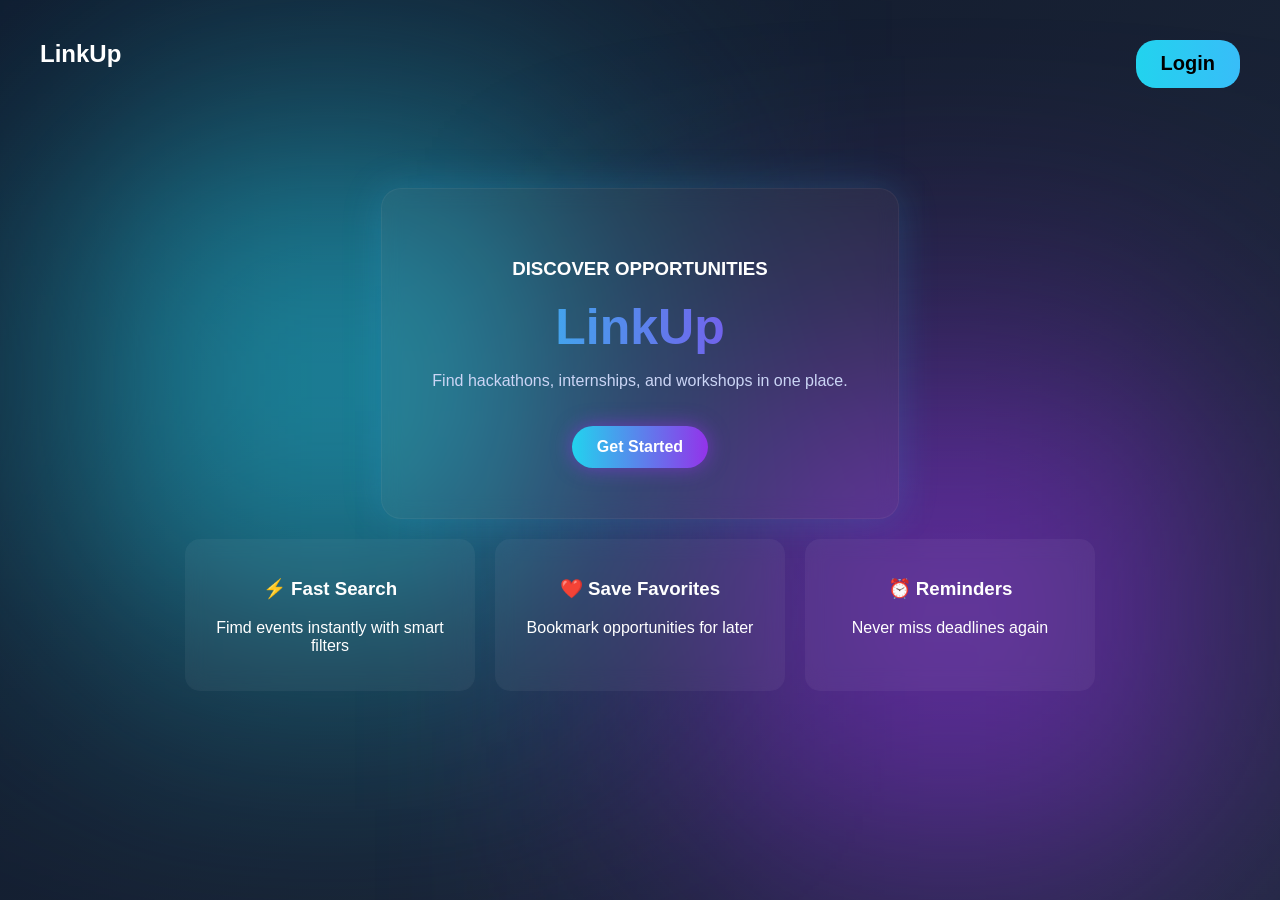
==== index.html @ 58713093 "intro page added" ====
<!DOCTYPE html>
<html lang="en">
<head>
    <meta charset="UTF-8">
    <meta name="viewport" content="width=device-width, initial-scale=1.0">
    <title>LinkUp</title>
    <link rel="stylesheet" href="css/style.css">
</head>
<body>
    <header class="navbar">
        <h2>LinkUp</h2>
        <a href="login.html" class="login-btn">Login</a>
    </header>

    <section class="intro">
        <div class="introDiv">
            <h3>DISCOVER OPPORTUNITIES</h3>
            <h1>LinkUp</h1>
            <p>Find hackathons, internships, and workshops in one place.</p>
            <a href="signup.html" class="signup-btn">Get Started</a>
        </div>
    </section>

    <section class="features">
        <div class="feature-card">
            <h3>⚡️ Fast Search</h3>
            <p>Fimd events instantly with smart filters</p>
        </div>
        <div class="feature-card">
            <h3>❤️ Save Favorites</h3>
            <p>Bookmark opportunities for later</p>
        </div>
        <div class="feature-card">
            <h3>⏰ Reminders</h3>
            <p>Never miss deadlines again</p>
        </div>
    </section>
</body>
</html>
---- css/style.css ----
body{
    margin:0;
    font-family: Arial, Helvetica, sans-serif;
    color: white;
    background: linear-gradient(135deg, #0f172a, #1e293b);
    min-height: 100vh;
}

body::before{
    content: "";
    position: absolute;
    width: 400px;
    height: 400px;
    background: #22d3ee;
    filter: blur(150px);
    top: 20%;
    left: 10%;
    z-index: -1;
}

body::after{
    content: "";
    position: absolute;
    width: 400px;
    height: 400px;
    background: #9333ea;
    filter: blur(150px);
    bottom: 10%;
    right: 10%;
    z-index: -1;

}

.navbar{
    display: flex;
    justify-content: space-between;
    padding: 20px 40px;
}

.login-btn{
    margin-top: 20px;
    background: linear-gradient(90deg, #22d3ee,#38bdf8);
    padding: 12px 25px;
    border-radius: 20px;
    text-decoration: none;
    color: black;
    font-weight: bold;
    font-size: 20px;
}

.intro{
    display: flex;
    justify-content: center;
    align-items: center;
    padding: 80px 20px 40px;
    /* height: 80vh; */
}

.introDiv{
    background: rgba(255,255,255,0.05);
    padding:50px;
    border-radius: 20px;
    text-align: center;
    backdrop-filter: blur(10px);
    box-shadow: 0 0 40px rgba(56,189,248,0.2);
    border: 1px solid rgba(255,255,255,0.05);
}

.introDiv h1{
    background: linear-gradient(90deg, #22d3ee, #9333ea);
    -webkit-background-clip: text;
    color: transparent;
    font-size: 50px;
    margin: 10px 0;
}

.introDiv p{
    color: #cbd5f5;
}

.signup-btn{
    display: inline-block;
    margin-top: 20px;
    background: linear-gradient(90deg, #22d3ee,#9333ea);
    padding: 12px 25px;
    border-radius: 25px;
    text-decoration: none;
    color: white;
    box-shadow: 0 0 20px rgba(147,51,234,0.6);
    font-weight: bold;
}

.features{
    display: flex;
    justify-content: center;
    gap: 20px;
    margin-top: -20px;
    flex-wrap: wrap;
}

.feature-card{
    background: rgba(255,255,255,0.05);
    padding: 20px;
    border-radius: 15px;
    width: 250px;
    text-align: center;
    backdrop-filter: blur(10px);
}

.feature-card:hover{
    transform: translateY(-5px);
    transition: 0.3s;
}
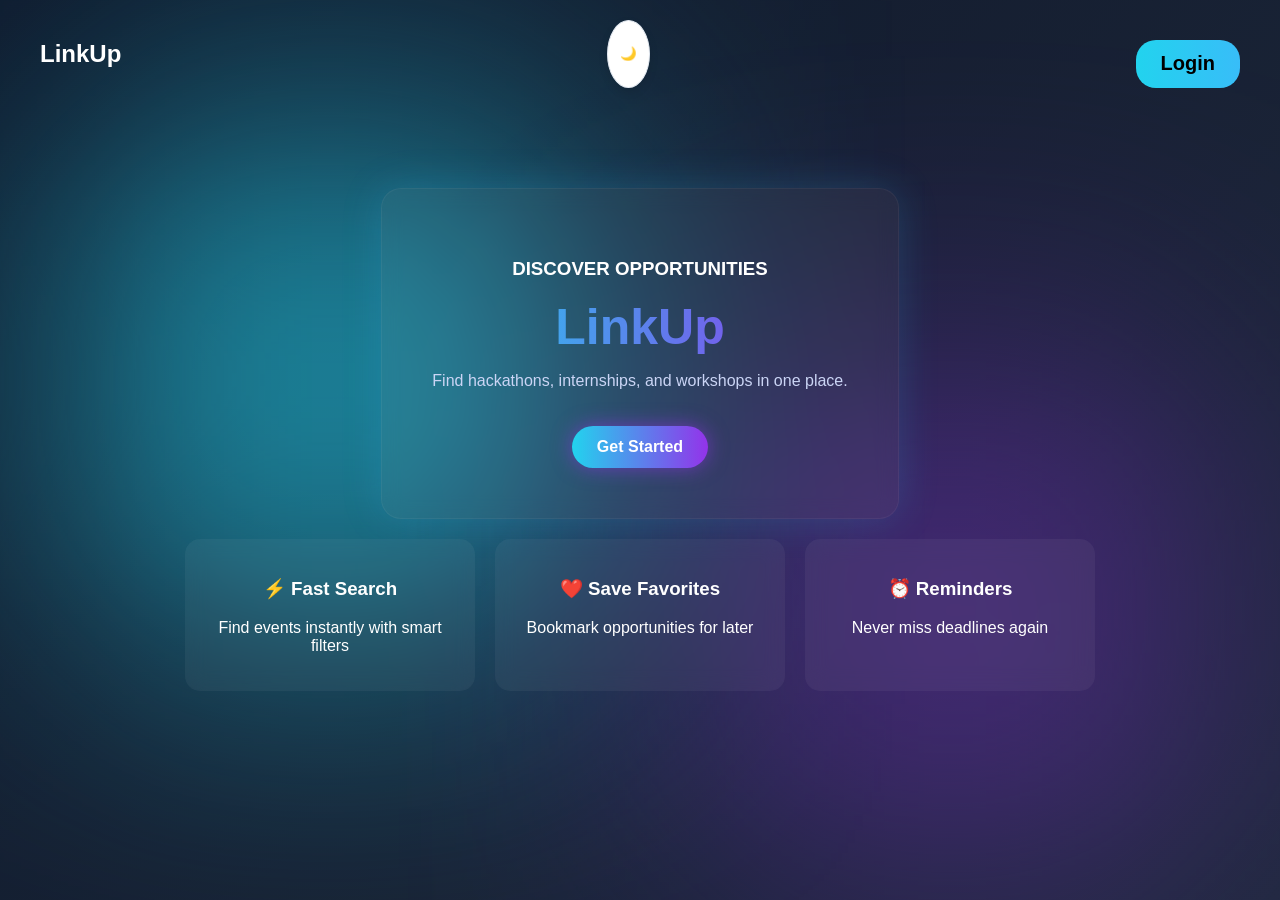
==== commit 801a03b3: "api fetched" ====
--- a/index.html
+++ b/index.html
@@ -9,6 +9,7 @@
 <body>
     <header class="navbar">
         <h2>LinkUp</h2>
+        <button id="toggleTheme">🌙</button>
         <a href="login.html" class="login-btn">Login</a>
     </header>
 
@@ -24,7 +25,7 @@
     <section class="features">
         <div class="feature-card">
             <h3>⚡️ Fast Search</h3>
-            <p>Fimd events instantly with smart filters</p>
+            <p>Find events instantly with smart filters</p>
         </div>
         <div class="feature-card">
             <h3>❤️ Save Favorites</h3>
@@ -35,5 +36,19 @@
             <p>Never miss deadlines again</p>
         </div>
     </section>
+    <script>
+        const savedTheme = localStorage.getItem("theme");
+        if(savedTheme === "true"){
+            document.body.classList.add("light-mode")
+        }
+        const toggleBtn = document.getElementById("toggleTheme");
+        if(toggleBtn){
+            toggleBtn.addEventListener("click",()=>{
+                document.body.classList.toggle("light-mode");
+                const isLight = document.body.classList.contains("light-mode");
+                localStorage.setItem("theme", isLight)
+            })
+        }
+    </script>
 </body>
 </html>
--- a/css/style.css
+++ b/css/style.css
@@ -25,6 +25,7 @@
     height: 400px;
     background: #9333ea;
     filter: blur(150px);
+    opacity: 0.6;
     bottom: 10%;
     right: 10%;
     z-index: -1;
@@ -88,6 +89,18 @@
     color: white;
     box-shadow: 0 0 20px rgba(147,51,234,0.6);
     font-weight: bold;
+    /* width: 100%; */
+    border: none;
+    cursor: pointer;
+}
+
+.signup-btn:hover{
+    transform: scale(1.05);
+    transition: 0.3s;
+}
+
+.signup-btn:active{
+    transform: scale(0.95);
 }
 
 .features{
@@ -111,3 +124,266 @@
     transform: translateY(-5px);
     transition: 0.3s;
 }
+
+/* login and signup css */
+.welcome-container{
+    display: flex;
+    justify-content: center;
+    align-items: center;
+    height: 100vh;
+}
+
+.welcome-card{
+    background: rgba(255,255,255,0.05);
+    padding: 40px;
+    border: 1px solid rgba(255, 255, 255, 0.1);
+    border-radius: 20px;
+    width: 300px;
+    text-align: center;
+    backdrop-filter: blur(10px);
+    box-shadow: 0 0 30px rgba(56,189,248,0.2);
+}
+
+.welcome-card input{
+    width: 100%;
+    padding: 12px;
+    margin: 10px 0;
+    border-radius: 10px;
+    border: none;
+    outline: none;
+    background: rgba(255, 255, 255, 0.1);
+    color: white;
+}
+
+.signup{
+    margin-top: 15px;
+    font-size: 14px;
+}
+
+.signup-link{
+    text-decoration: none;
+    color: #22d3ee;
+    font-weight: bold;
+    
+}
+
+.signup-link:hover{
+    color: #22d3ee;
+    text-decoration: underline;
+}
+
+.login{
+    margin-top: 15px;
+    font-size: 14px;
+}
+
+.login-link{
+    text-decoration: none;
+    color: #22d3ee;
+    font-weight: bold;
+    
+}
+
+.login-link:hover{
+    color: #22d3ee;
+    text-decoration: underline;
+}
+
+.welcome-card input:focus{
+    box-shadow: 0 0 10px rgba(34,211,238,0.6);
+}
+
+
+/* dashboard css */
+.nav-right{
+    display: flex;
+    align-items: center;
+    gap: 15px;
+}
+
+.search-box{
+    /* background: rgba(255, 255, 255, 0.6); */
+    margin-top: 40px;
+    display: flex;
+    gap: 10px;
+    padding:15px 20px;
+    border-radius: 30px;
+    justify-content: center;
+    backdrop-filter: blur(10px);
+}
+
+.search-box input{
+    width: 260px;
+    padding: 10px 12px;
+    border-radius: 25px;
+    font-size: 14px;
+    border: 1px solid #e2e8f0;
+    background: white;
+    box-shadow: 0 4px 10px rgba(0,0,0,0.05);
+    outline: none;
+}
+
+.search-box input:focus{
+    border-color: #6366f1;
+    box-shadow: 0 0 0 3px rgba(99,102,241,0.2);
+}
+
+.search-box button{
+    background: linear-gradient(90deg, #6366f1, #8b5cf6);
+    color: white;
+    padding: 10px 18px;
+    border-radius: 20px;
+    font-size: 14px;
+    border: none;
+    cursor: pointer;
+}
+
+.filters{
+    margin-bottom: 20px;
+    display: flex;
+    justify-content: center;
+    gap: 10px;
+}
+
+.filters select{
+    padding: 8px 14px;
+    border-radius: 20px;
+    border:1px solid #e2e8f0;
+    background: white;
+    font-size: 13px;
+    cursor: pointer;
+    box-shadow: 0 2px 5px rgba(0, 0, 0, 0.05);
+}
+
+#toggleTheme{
+    background: white;
+    border: 1px solid #e2e8f0;
+    color: black;
+    padding: 8px 12px;
+    border-radius: 50%;
+    cursor: pointer;
+    box-shadow: 0 4px 10px rgba(0,0,0,0.1);
+}
+
+.light-mode{
+    background: linear-gradient(135deg,#f8fafc,#e2e8f0);
+    color: #0f172a;
+}
+
+.light-mode::before{
+    content: "";
+    position: absolute;
+    width: 300px;
+    height: 300px;
+    background: #c7d2fe;
+    filter: blur(120px);
+    top: 20%;
+    left: 10%;
+    z-index: -1;
+}
+
+.light-mode::after{
+    content: "";
+    position: absolute;
+    width: 300px;
+    height: 300px;
+    background: #fbcfe8;
+    filter: blur(120px);
+    bottom: 10%;
+    right: 10%;
+    z-index: -1;
+}
+
+.light-mode .card{
+    background: white;
+    color: black;
+    border: 1px solid #ddd;
+    box-shadow: 0 8px 20px rgba(0,0,0,0.08);
+}
+
+.light-mode .card p{
+    color: #555;
+    /* border: 1px solid #ccc; */
+} 
+
+.light-mode .welcome-card{
+    background: rgba(255, 255, 255, 0.8);
+    backdrop-filter: blur(15px);
+    border: 1px solid #e2e8f0;
+}
+
+.light-mode .welcome-card input{
+    background: white;
+    border: 1px solid #e2e8f0;
+    color: black;
+}
+
+.light-mode .welcome-card input:focus{
+    border-color: #6366f1;
+    box-shadow: 0 0 0 3px rgba(99,102,241,0.2);
+}
+
+.light-mode .signup-btn{
+    background: linear-gradient(90deg,#6366f1,#8b5cf6);
+    color: white;
+    box-shadow: 0 6x 15x rgba(0,0,0,0.15)
+}
+.light-mode .introDiv,
+.light-mode .feature-card{
+    background: rgba(0, 0, 0, 0.05);
+    color: black;
+}
+
+.light-mode input{
+    color: black;
+}
+
+.light-mode .signup-btn{
+    background: linear-gradient(90deg,#6366f1,#8b5cf6);
+    color: white;
+    box-shadow: 0 4px 10px rgba(0,0,0,0.1);
+}
+
+.card{
+    background: rgba(255,255,255,0.05);
+    padding: 20px;
+    border-radius: 15px;
+    backdrop-filter: blur(10px);
+    transition: 0.3s;
+    border: 1px solid rgba(255, 255, 255, 0.1);
+    box-shadow: 0 10px 25px rgba(0,0,0,0.3);
+}
+
+.card:hover{
+    transform: translateY(-5px);
+    box-shadow: 0 15px 30px rgba(0, 0, 0, 0.15);
+}
+
+.card h3{
+    margin-bottom: 10px;
+}
+
+.card p{
+    color: #cbd5f5;
+}
+
+.card a{
+    display: inline-block;
+    margin-top: 10px;
+    color: #22d3ee;
+    text-decoration: none;
+    font-weight: bold;
+}
+
+#results{
+    display: grid;
+    grid-template-columns: repeat(auto-fill,minmax(280px,1fr));
+    gap: 20px;
+    padding: 30px;
+}
+
+.top-bar{
+    display: flex;
+    justify-content: flex-end;
+    padding: 20px;
+}
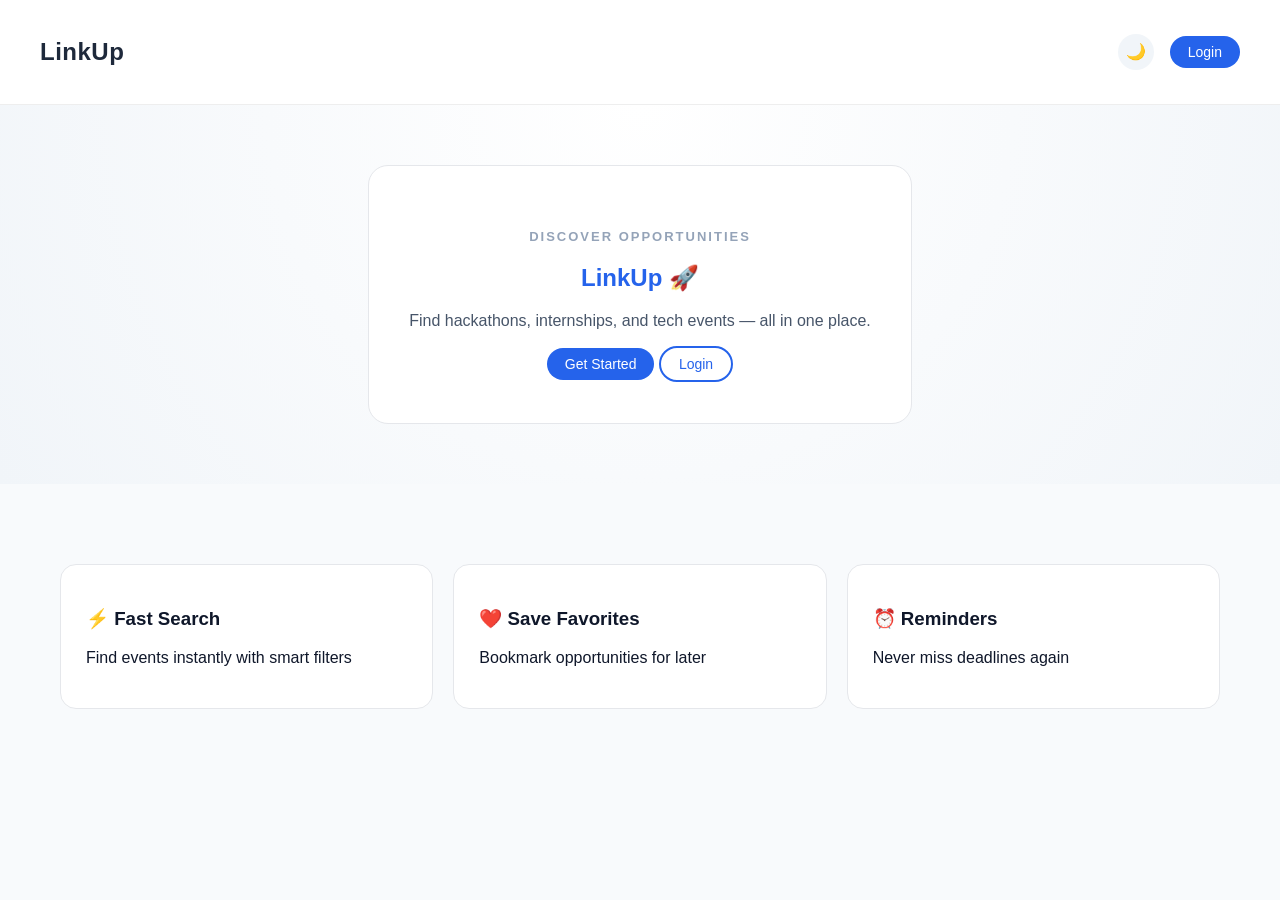
==== commit f424950c: "finalized" ====
--- a/index.html
+++ b/index.html
@@ -8,20 +8,24 @@
 </head>
 <body>
     <header class="navbar">
-        <h2>LinkUp</h2>
-        <button id="toggleTheme">🌙</button>
-        <a href="login.html" class="login-btn">Login</a>
+        <h2 class="logo">LinkUp</h2>
+        <div class="nav-right">
+            <button id="toggleTheme" title="Toggle theme">🌙</button>
+            <a href="login.html" class="login-btn">Login</a>
+        </div>
     </header>
 
     <section class="intro">
         <div class="introDiv">
             <h3>DISCOVER OPPORTUNITIES</h3>
-            <h1>LinkUp</h1>
-            <p>Find hackathons, internships, and workshops in one place.</p>
-            <a href="signup.html" class="signup-btn">Get Started</a>
+            <h1>LinkUp 🚀</h1>
+            <p>Find hackathons, internships, and tech events — all in one place.</p>
+            <div class="intro-buttons">
+                <a href="signup.html" class="signup-btn">Get Started</a>
+                <a href="login.html" class="login-btn-div">Login</a>
+            </div>
         </div>
     </section>
-
     <section class="features">
         <div class="feature-card">
             <h3>⚡️ Fast Search</h3>
@@ -39,15 +43,21 @@
     <script>
         const savedTheme = localStorage.getItem("theme");
         if(savedTheme === "true"){
-            document.body.classList.add("light-mode")
+            document.body.classList.add("dark");
         }
         const toggleBtn = document.getElementById("toggleTheme");
         if(toggleBtn){
-            toggleBtn.addEventListener("click",()=>{
-                document.body.classList.toggle("light-mode");
-                const isLight = document.body.classList.contains("light-mode");
-                localStorage.setItem("theme", isLight)
-            })
+            toggleBtn.addEventListener("click", () => {
+                document.body.classList.toggle("dark");
+                const isDark = document.body.classList.contains("dark");
+                localStorage.setItem("theme", isDark);
+                toggleBtn.textContent = isDark ? "☀️" : "🌙";
+            });
+            toggleBtn.textContent = document.body.classList.contains("dark") ? "☀️" : "🌙";
+        }
+        const currentUser = localStorage.getItem("currentUser");
+        if(currentUser){
+            window.location.href = "dashboard.html";
         }
     </script>
 </body>
--- a/css/style.css
+++ b/css/style.css
@@ -1,389 +1,482 @@
 body{
     margin:0;
-    font-family: Arial, Helvetica, sans-serif;
+    font-family:'Segoe UI', sans-serif;
+    background:#f8fafc;
+    color:#0f172a;
+}
+
+/* navbar */
+.navbar{
+    display:flex;
+    justify-content:space-between;
+    align-items:center;
+    padding:18px 40px;
+    background:white;
+    border-bottom:1px solid #eee;
+}
+
+.logo{
+    font-size:24px;
+    font-weight:800;
+    letter-spacing:0.5px;
+    color:#1e293b;
+}
+
+.navbar h2{
+    font-weight:600;
+    letter-spacing:0.5px;
+}
+
+.nav-right{
+    display:flex;
+    gap:16px;
+    align-items:center;
+}
+
+/* toggle */
+#toggleTheme{
+    width:36px;
+    height:36px;
+    display:flex;
+    align-items:center;
+    justify-content:center;
+    border:none;
+    border-radius:50%;
+    background:#f1f5f9;
+    cursor:pointer;
+    font-size:16px;
+    cursor: pointer;
+    transition:0.2s;
+}
+
+#toggleTheme:hover{
+    transform:scale(1.1);
+}
+
+/* buttons */
+.signup{
+    margin-top:15px;
+    font-size:14px;
+}
+
+.signup-link{
+    color:#2563eb;
+    text-decoration:none;
+    font-weight:500;
+}
+
+.signup-link:hover{
+    text-decoration:underline;
+}
+
+.signup-btn,
+.login-btn{
+    background:#2563eb;
+    color:white;
+    padding:8px 18px;
+    border-radius:999px;
+    border:none;
+    text-decoration:none;
+    font-size:14px;
+    transition:0.3s;
+    cursor: pointer;
+}
+
+.login-btn-div{
+    background:white;
+    color:#2563eb;
+    padding:8px 18px;
+    border-radius:999px;
+    border:2px solid #2563eb;
+    text-decoration:none;
+    font-size:14px;
+    transition:0.3s;
+    cursor: pointer;
+}
+
+.signup-btn:hover,
+.login-btn:hover{
+    background:#1d4ed8;
+    transform:translateY(-1px);
+}
+
+/* intro */
+.intro{
+    display:flex;
+    justify-content:center;
+    align-items:center;
+    padding:60px 20px;
+    text-align:center;
+    background: radial-gradient(circle at top, #ffffff, #f1f5f9);
+}
+
+.introDiv{
+    background:white;
+    padding:50px 40px;
+    border-radius:20px;
+    max-width:650px;
+
+    border:1px solid #e5e7eb;
+}
+
+.introDiv h1{
+    color:#2563eb;
+}
+
+.introDiv h3{
+    font-size:13px;
+    letter-spacing:2px;
+    color:#94a3b8;
+}
+
+.introDiv p{
+    font-size:16px;
+    color:#475569;
+    margin-bottom:25px;
+}
+
+/* features */
+.features{
+    display:grid;
+    grid-template-columns:repeat(auto-fit, minmax(250px,1fr));
+    gap:20px;
+    padding:60px;
+    margin-top:20px;
+}
+
+.feature-card{
+    background:white;
+    padding:25px;
+    border-radius:16px;
+
+    border:1px solid #e5e7eb;
+    transition:0.25s;
+}
+
+.feature-card:hover{
+    transform:translateY(-6px);
+    border-color:#cbd5f5;
+}
+
+/* auth */
+.welcome-container{
+    min-height: calc(100vh - 70px);
+    display:flex;
+    justify-content:center;
+    align-items:center;
+}
+
+.welcome-card{
+    width:350px;
+    background:white;
+    padding:30px;
+    border-radius:16px;
+    box-shadow:0 10px 30px rgba(0,0,0,0.08);
+    text-align:left;
+}
+
+.welcome-card input{
+    width:100%;
+    padding:12px;
+    margin-top:12px;
+    border-radius:10px;
+    border:1px solid #e2e8f0;
+    outline:none;
+}
+
+/* search */
+.search-box{
+    display:flex;
+    justify-content:center;
+    gap:10px;
+    margin:30px;
+}
+
+.search-box input{
+    padding:12px;
+    border-radius:20px;
+    border:1px solid #e2e8f0;
+    width:300px;
+}
+
+/* filter */
+.filters{
+    display:flex;
+    justify-content:center;
+    gap:10px;
+}
+
+.filters select{
+    padding:8px 12px;
+    border-radius:15px;
+    border:1px solid #e2e8f0;
+}
+
+/* results */
+#results{
+    display:grid;
+    grid-template-columns:repeat(auto-fill,minmax(280px,320px));
+    justify-content:center;
+    gap:20px;
+    padding:30px;
+}
+
+/* card */
+.card{
+    background:white;
+    padding:20px;
+    border-radius:14px;
+
+    border:1px solid #e5e7eb;
+    transition:0.25s;
+}
+
+.card:hover{
+    transform:translateY(-4px);
+    border-color:#cbd5f5;
+}
+
+.card p{
+    color:#64748b;
+    font-size:14px;
+}
+
+/* tag */
+.tag{
+    display:inline-block;
+    margin-top:8px;
+    font-size:11px;
+    font-weight:600;
+    padding:4px 10px;
+    border-radius:999px;
+    background:#e0edff;
+    color:#2563eb;
+}
+
+body.dark .tag{
+    background:#1e3a8a;
+    color:#93c5fd;
+}
+
+/* actions */
+.card-actions{
+    display:flex;
+    justify-content:space-between;
+    margin-top:12px;
+}
+
+.card:hover{
+    transform: translateY(-4px);
+    box-shadow: 0 12px 25px rgba(0,0,0,0.08);
+}
+
+.apply-btn{
+    text-decoration:none;
+    background:#2563eb;
+    color:white;
+    padding:6px 12px;
+    border-radius:15px;
+    font-size:13px;
+}
+
+.apply-btn:hover{
+    background:#1d4ed8;
+}
+
+.saveBtn{
+    border:1.5px solid #2563eb;
+    background: transparent;
+    color:#2563eb;
+    padding:6px 14px;
+    border-radius:20px;
+    cursor:pointer;
+    transition: all 0.2s ease;
+}
+
+.saveBtn:hover{
+    background:#2563eb;
+    color:white;
+}
+
+.saveBtn.saved{
+    background:#e0edff;   
+    color:#2563eb;
+    border:1.5px solid #2563eb;
+}
+
+.saveBtn.saved:hover{
+    background:#c7dcff;   
+}
+
+.removeBtn{
+    background:#fee2e2;
+    color:#dc2626;
+    border:none;
+    padding:6px 14px;
+    border-radius:20px;
+    cursor:pointer;
+    transition:0.2s;
+}
+
+.removeBtn:hover{
+    background:#fecaca;
+}
+
+.read-btn{
+    text-decoration:none;
+    background:#10b981;
+    color:white;
+    padding:6px 12px;
+    border-radius:15px;
+    font-size:13px;
+    cursor: pointer;
+}
+
+.read-btn:hover{
+    background:#059669;
+}
+
+/* dark mode */
+body.dark{
+    background:#0f172a;
+    color:white;
+}
+
+/* navbar */
+body.dark .navbar{
+    background:rgba(15,23,42,0.7);
+    border-bottom:1px solid #1e293b;
+}
+
+/* intro */
+body.dark .intro{
+    background:#0f172a;
+}
+
+body.dark .introDiv{
+    background:#1e293b;
+}
+
+body.dark .introDiv h1{
+    color:#60a5fa;
+}
+
+body.dark .introDiv p{
+    color:#cbd5f5;
+}
+
+/* cards */
+body.dark .card,
+body.dark .feature-card,
+body.dark .welcome-card{
+    background:#1e293b;
+    border-color:#334155;
     color: white;
-    background: linear-gradient(135deg, #0f172a, #1e293b);
-    min-height: 100vh;
-}
-
-body::before{
-    content: "";
-    position: absolute;
-    width: 400px;
-    height: 400px;
-    background: #22d3ee;
-    filter: blur(150px);
-    top: 20%;
-    left: 10%;
-    z-index: -1;
-}
-
-body::after{
-    content: "";
-    position: absolute;
-    width: 400px;
-    height: 400px;
-    background: #9333ea;
-    filter: blur(150px);
-    opacity: 0.6;
-    bottom: 10%;
-    right: 10%;
-    z-index: -1;
-
-}
-
-.navbar{
-    display: flex;
-    justify-content: space-between;
-    padding: 20px 40px;
-}
-
-.login-btn{
-    margin-top: 20px;
-    background: linear-gradient(90deg, #22d3ee,#38bdf8);
-    padding: 12px 25px;
-    border-radius: 20px;
-    text-decoration: none;
-    color: black;
-    font-weight: bold;
-    font-size: 20px;
-}
-
-.intro{
-    display: flex;
-    justify-content: center;
-    align-items: center;
-    padding: 80px 20px 40px;
-    /* height: 80vh; */
-}
-
-.introDiv{
-    background: rgba(255,255,255,0.05);
-    padding:50px;
-    border-radius: 20px;
-    text-align: center;
-    backdrop-filter: blur(10px);
-    box-shadow: 0 0 40px rgba(56,189,248,0.2);
-    border: 1px solid rgba(255,255,255,0.05);
-}
-
-.introDiv h1{
-    background: linear-gradient(90deg, #22d3ee, #9333ea);
+}
+
+/* inputs */
+body.dark .search-box input,
+body.dark .filters select{
+    background:#1e293b;
+    color:white;
+    border-color:#334155;
+}
+
+body.dark input{
+    background:#0f172a;
+    border:1px solid #334155;
+    color:white;
+}
+
+body.dark .removeBtn{
+    background:#7f1d1d;
+    color:#fecaca;
+}
+
+body.dark .card p{
+    color:#cbd5f5;
+}
+
+/* toggle */
+body.dark #toggleTheme{
+    background:#1e293b;
+    color:white;
+}
+
+body.dark .logo{
+    color:#ffffff;
+    background: linear-gradient(90deg, #60a5fa, #2563eb);
     -webkit-background-clip: text;
-    color: transparent;
-    font-size: 50px;
-    margin: 10px 0;
-}
-
-.introDiv p{
-    color: #cbd5f5;
-}
-
-.signup-btn{
-    display: inline-block;
-    margin-top: 20px;
-    background: linear-gradient(90deg, #22d3ee,#9333ea);
-    padding: 12px 25px;
-    border-radius: 25px;
-    text-decoration: none;
-    color: white;
-    box-shadow: 0 0 20px rgba(147,51,234,0.6);
-    font-weight: bold;
-    /* width: 100%; */
-    border: none;
-    cursor: pointer;
-}
-
-.signup-btn:hover{
-    transform: scale(1.05);
-    transition: 0.3s;
-}
-
-.signup-btn:active{
-    transform: scale(0.95);
-}
-
-.features{
-    display: flex;
-    justify-content: center;
-    gap: 20px;
-    margin-top: -20px;
-    flex-wrap: wrap;
-}
-
-.feature-card{
-    background: rgba(255,255,255,0.05);
-    padding: 20px;
-    border-radius: 15px;
-    width: 250px;
-    text-align: center;
-    backdrop-filter: blur(10px);
-}
-
-.feature-card:hover{
-    transform: translateY(-5px);
-    transition: 0.3s;
-}
-
-/* login and signup css */
-.welcome-container{
-    display: flex;
-    justify-content: center;
-    align-items: center;
-    height: 100vh;
-}
-
-.welcome-card{
-    background: rgba(255,255,255,0.05);
-    padding: 40px;
-    border: 1px solid rgba(255, 255, 255, 0.1);
-    border-radius: 20px;
-    width: 300px;
-    text-align: center;
-    backdrop-filter: blur(10px);
-    box-shadow: 0 0 30px rgba(56,189,248,0.2);
-}
-
-.welcome-card input{
-    width: 100%;
-    padding: 12px;
-    margin: 10px 0;
-    border-radius: 10px;
-    border: none;
-    outline: none;
-    background: rgba(255, 255, 255, 0.1);
-    color: white;
-}
-
-.signup{
-    margin-top: 15px;
-    font-size: 14px;
-}
-
-.signup-link{
-    text-decoration: none;
-    color: #22d3ee;
-    font-weight: bold;
-    
-}
-
-.signup-link:hover{
-    color: #22d3ee;
-    text-decoration: underline;
-}
-
-.login{
-    margin-top: 15px;
-    font-size: 14px;
-}
-
-.login-link{
-    text-decoration: none;
-    color: #22d3ee;
-    font-weight: bold;
-    
-}
-
-.login-link:hover{
-    color: #22d3ee;
-    text-decoration: underline;
-}
-
-.welcome-card input:focus{
-    box-shadow: 0 0 10px rgba(34,211,238,0.6);
-}
-
-
-/* dashboard css */
-.nav-right{
-    display: flex;
-    align-items: center;
-    gap: 15px;
-}
-
-.search-box{
-    /* background: rgba(255, 255, 255, 0.6); */
-    margin-top: 40px;
-    display: flex;
-    gap: 10px;
-    padding:15px 20px;
-    border-radius: 30px;
-    justify-content: center;
-    backdrop-filter: blur(10px);
-}
-
-.search-box input{
-    width: 260px;
-    padding: 10px 12px;
-    border-radius: 25px;
-    font-size: 14px;
-    border: 1px solid #e2e8f0;
-    background: white;
-    box-shadow: 0 4px 10px rgba(0,0,0,0.05);
-    outline: none;
-}
-
-.search-box input:focus{
-    border-color: #6366f1;
-    box-shadow: 0 0 0 3px rgba(99,102,241,0.2);
-}
-
-.search-box button{
-    background: linear-gradient(90deg, #6366f1, #8b5cf6);
-    color: white;
-    padding: 10px 18px;
-    border-radius: 20px;
-    font-size: 14px;
-    border: none;
-    cursor: pointer;
-}
-
-.filters{
-    margin-bottom: 20px;
-    display: flex;
-    justify-content: center;
-    gap: 10px;
-}
-
-.filters select{
-    padding: 8px 14px;
-    border-radius: 20px;
-    border:1px solid #e2e8f0;
-    background: white;
-    font-size: 13px;
-    cursor: pointer;
-    box-shadow: 0 2px 5px rgba(0, 0, 0, 0.05);
-}
-
-#toggleTheme{
-    background: white;
-    border: 1px solid #e2e8f0;
-    color: black;
-    padding: 8px 12px;
-    border-radius: 50%;
-    cursor: pointer;
-    box-shadow: 0 4px 10px rgba(0,0,0,0.1);
-}
-
-.light-mode{
-    background: linear-gradient(135deg,#f8fafc,#e2e8f0);
-    color: #0f172a;
-}
-
-.light-mode::before{
-    content: "";
-    position: absolute;
-    width: 300px;
-    height: 300px;
-    background: #c7d2fe;
-    filter: blur(120px);
-    top: 20%;
-    left: 10%;
-    z-index: -1;
-}
-
-.light-mode::after{
-    content: "";
-    position: absolute;
-    width: 300px;
-    height: 300px;
-    background: #fbcfe8;
-    filter: blur(120px);
-    bottom: 10%;
-    right: 10%;
-    z-index: -1;
-}
-
-.light-mode .card{
-    background: white;
-    color: black;
-    border: 1px solid #ddd;
-    box-shadow: 0 8px 20px rgba(0,0,0,0.08);
-}
-
-.light-mode .card p{
-    color: #555;
-    /* border: 1px solid #ccc; */
-} 
-
-.light-mode .welcome-card{
-    background: rgba(255, 255, 255, 0.8);
-    backdrop-filter: blur(15px);
-    border: 1px solid #e2e8f0;
-}
-
-.light-mode .welcome-card input{
-    background: white;
-    border: 1px solid #e2e8f0;
-    color: black;
-}
-
-.light-mode .welcome-card input:focus{
-    border-color: #6366f1;
-    box-shadow: 0 0 0 3px rgba(99,102,241,0.2);
-}
-
-.light-mode .signup-btn{
-    background: linear-gradient(90deg,#6366f1,#8b5cf6);
-    color: white;
-    box-shadow: 0 6x 15x rgba(0,0,0,0.15)
-}
-.light-mode .introDiv,
-.light-mode .feature-card{
-    background: rgba(0, 0, 0, 0.05);
-    color: black;
-}
-
-.light-mode input{
-    color: black;
-}
-
-.light-mode .signup-btn{
-    background: linear-gradient(90deg,#6366f1,#8b5cf6);
-    color: white;
-    box-shadow: 0 4px 10px rgba(0,0,0,0.1);
-}
-
-.card{
-    background: rgba(255,255,255,0.05);
-    padding: 20px;
-    border-radius: 15px;
-    backdrop-filter: blur(10px);
-    transition: 0.3s;
-    border: 1px solid rgba(255, 255, 255, 0.1);
-    box-shadow: 0 10px 25px rgba(0,0,0,0.3);
-}
-
-.card:hover{
-    transform: translateY(-5px);
-    box-shadow: 0 15px 30px rgba(0, 0, 0, 0.15);
-}
-
-.card h3{
-    margin-bottom: 10px;
-}
-
-.card p{
-    color: #cbd5f5;
-}
-
-.card a{
-    display: inline-block;
-    margin-top: 10px;
-    color: #22d3ee;
-    text-decoration: none;
-    font-weight: bold;
-}
-
-#results{
-    display: grid;
-    grid-template-columns: repeat(auto-fill,minmax(280px,1fr));
-    gap: 20px;
-    padding: 30px;
-}
-
-.top-bar{
-    display: flex;
-    justify-content: flex-end;
-    padding: 20px;
-}
+    -webkit-text-fill-color: transparent;
+}
+
+/* empty state */
+.full-width{
+    grid-column: 1 / -1;  
+}
+
+.empty-state{
+    text-align:center;
+    margin-top:100px;
+}
+
+.empty-state h2{
+    font-size:22px;
+    margin-bottom:8px;
+}
+
+.empty-state p{
+    color:#64748b;
+}
+
+body.dark .empty-state p{
+    color:#94a3b8;
+}
+
+/* responsive */
+@media (max-width: 480px){
+    /* navbar */
+    .navbar{
+        flex-direction:column;
+        gap:10px;
+        align-items:flex-start;
+    }
+
+    .nav-right{
+        width:100%;
+        justify-content:space-between;
+    }
+
+    /* buttons */
+    .signup-btn,
+    .login-btn{
+        font-size:12px;
+        padding:6px 12px;
+    }
+
+    /* card */
+    .card{
+        padding:15px;
+    }
+
+    .card h3{
+        font-size:16px;
+    }
+
+    /* actions */
+    .card-actions{
+        flex-direction:column;
+        gap:8px;
+    }
+
+    .apply-btn,
+    .read-btn{
+        width:100%;
+        text-align:center;
+    }
+
+    /* auth pages */
+    .welcome-card{
+        width:90%;
+    }
+}
